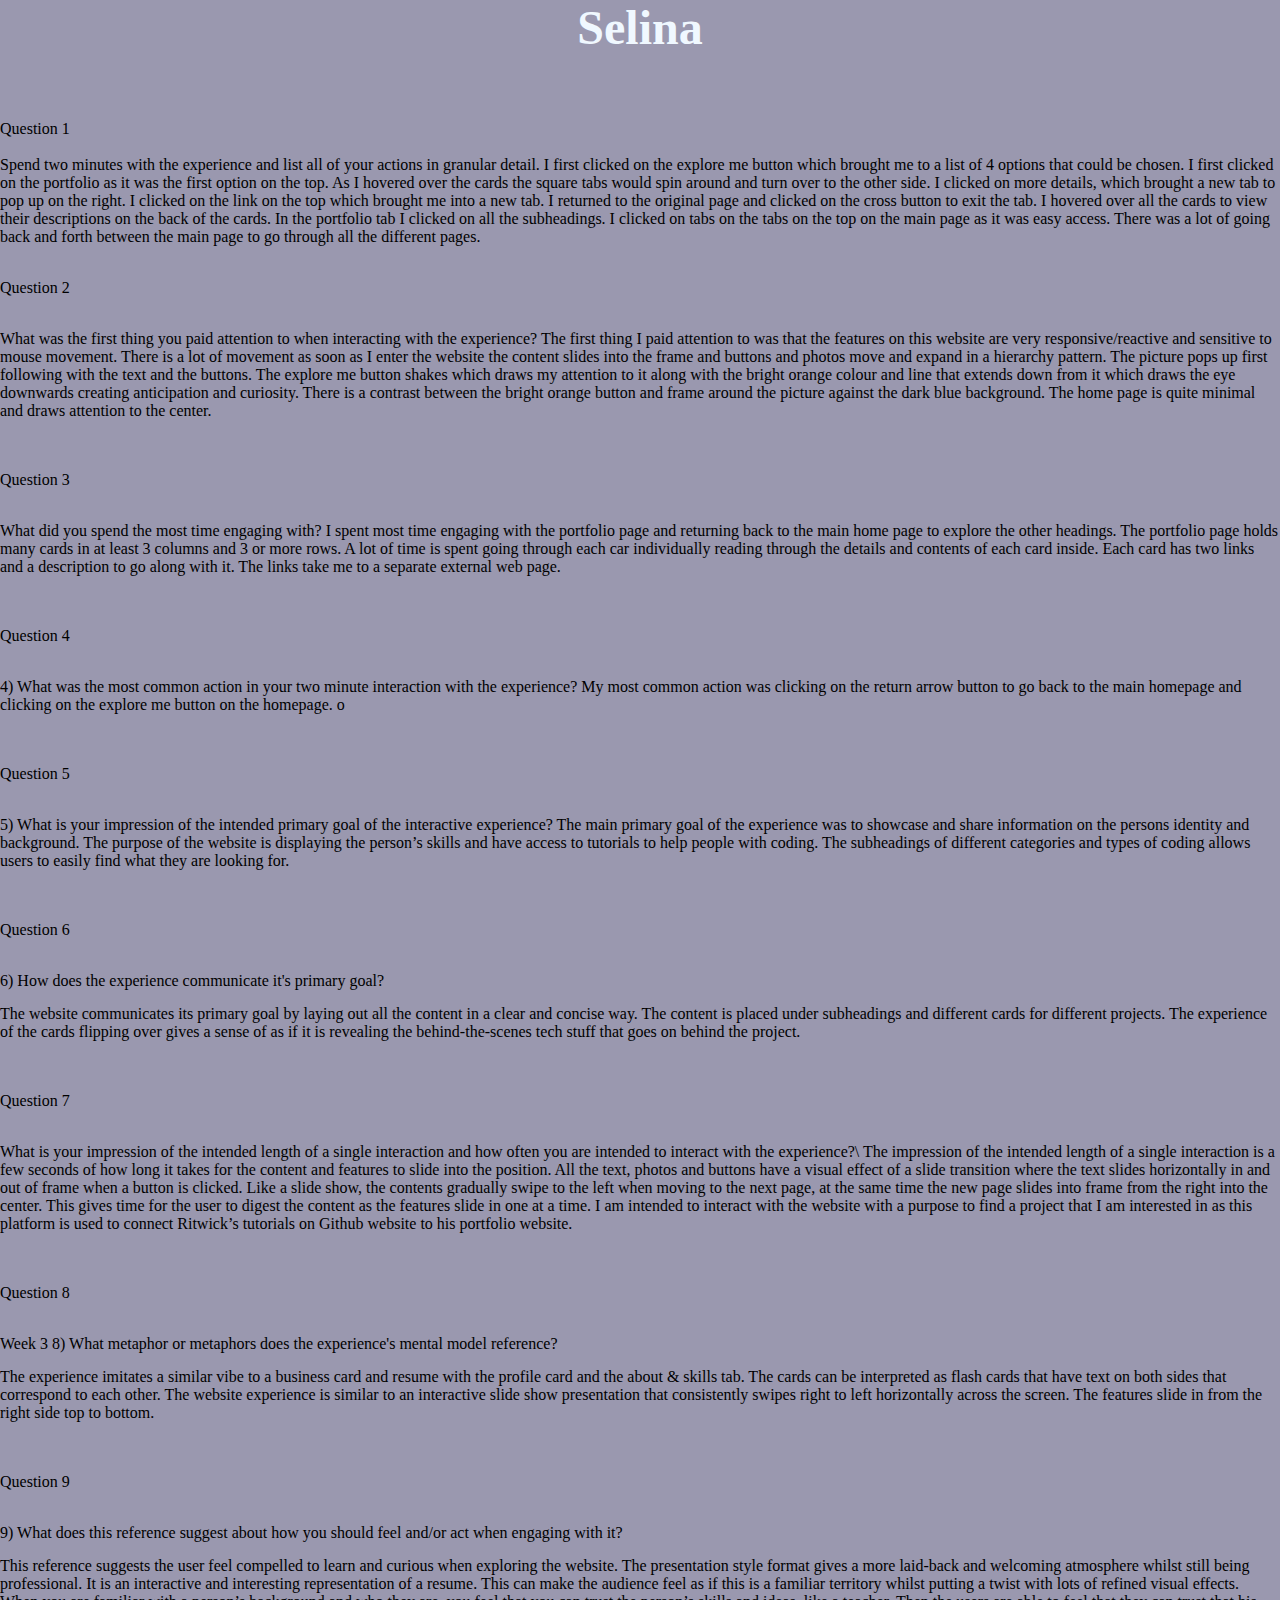
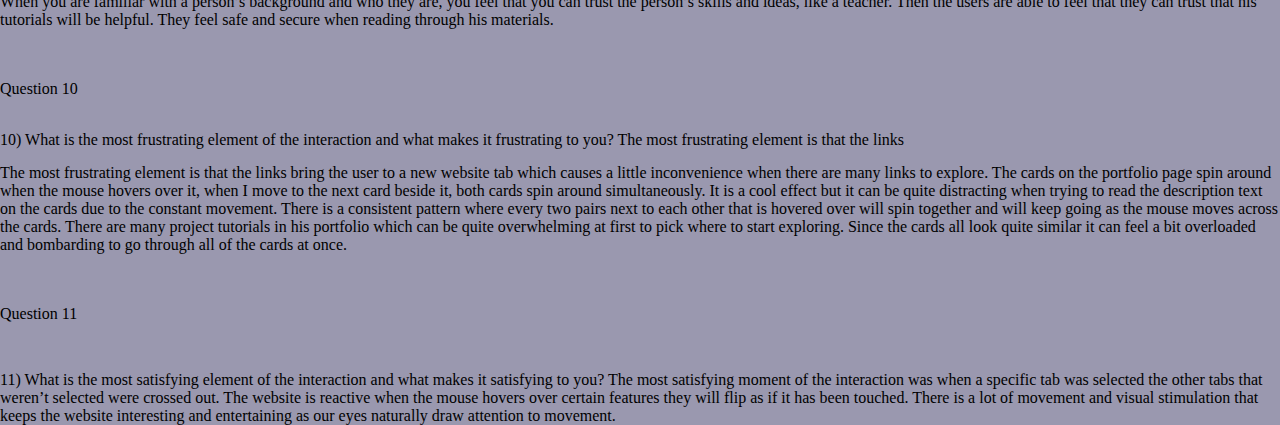
==== Assignment1/index.html @ c475c483 "Add files via upload" ====
<!DOCTYPE html>
<html lang="en">

<head>
        <meta charset='utf-8'>
        <meta http-equiv="X-UA-Compatible" content="IE=edge">
        <meta name="viewport" content="width=device-width, initial-scale=1.0">
        <title>Document</title>
        <link rel="stylesheet" href="style.css">
        <script src="script.js"></script>

</head>

<body>
    <h1> Selina </h1>

    <p>
    Question 1
    </p>
    <br>
Spend two minutes with the experience and list all of your actions in granular detail.
I first clicked on the explore me button which brought me to a list of 4 options that could be chosen. I first clicked on the portfolio as it was the first option on the top. As I hovered over the cards the square tabs would spin around and turn over to the other side. I clicked on more details, which brought a new tab to pop up on the right. I clicked on the link on the top which brought me into a new tab. I returned to the original page and clicked on the cross button to exit the tab. I hovered over all the cards to view their descriptions on the back of the cards. In the portfolio tab I clicked on all the subheadings. I clicked on tabs on the tabs on the top on the main page as it was easy access. There was a lot of going back and forth between the main page to go through all the different pages. 
<br>
<br>
<p> Question 2 </p>	
<br>
<p>
    What was the first thing you paid attention to when interacting with the experience?
    The first thing I paid attention to was that the features on this website are very responsive/reactive and sensitive to mouse movement. There is a lot of movement as soon as I enter the website the content slides into the frame and buttons and photos move and expand in a hierarchy pattern. The picture pops up first following with the text and the buttons. 
    The explore me button shakes which draws my attention to it along with the bright orange colour and line that extends down from it which draws the eye downwards creating anticipation and curiosity. 
    There is a contrast between the bright orange button and frame around the picture against the dark blue background. The home page is quite minimal and draws attention to the center. 
    
</p>
<br>
<br>
<p> Question 3 </p>	
<br>
<p>
What did you spend the most time engaging with?
I spent most time engaging with the portfolio page and returning back to the main home page to explore the other headings. The portfolio page holds many cards in at least 3 columns and 3 or more rows. A lot of time is spent going through each car individually reading through the details and contents of each card inside. Each card has two links and a description to go along with it. The links take me to a separate external web page. 
</p>

<br>
<br>
<p> Question 4 </p>	
<br>
<p>4)	What was the most common action in your two minute interaction with the experience?
    My most common action was clicking on the return arrow button to go back to the main homepage and clicking on the explore me button on the homepage.  o</p>
    <br>
<br>
<p> Question 5 </p>	
<br>
<p>5)	What is your impression of the intended primary goal of the interactive experience?
    The main primary goal of the experience was to showcase and share information on the persons identity and background. The purpose of the website is displaying the person’s skills and have access to tutorials to help people with coding. The subheadings of different categories and types of coding allows users to easily find what they are looking for. 
</p>
    <br>
<br>
<p> Question 6 </p>	
<br>
<p>6)	How does the experience communicate it's primary goal? </p>
<p>The website communicates its primary goal by laying out all the content in a clear and concise way. The content is placed under subheadings and different cards for different projects. The experience of the cards flipping over gives a sense of as if  it is revealing the behind-the-scenes tech stuff that goes on behind the project. </p>
    <br>
<br>
<p> Question 7 </p>	
<br>
<p>What is your impression of the intended length of a single interaction and how often you are intended to interact with the experience?\
    The impression of the intended length of a single interaction is a few seconds of how long it takes for the content and features to slide into the position. All the text, photos and buttons have a visual effect of a slide transition where the text slides horizontally in and out of frame when a button is clicked. Like a slide show, the contents gradually swipe to the left when moving to the next page, at the same time the new page slides into frame from the right into the center. This gives time for the user to digest the content as the features slide in one at a time. 
I am intended to interact with the website with a purpose to find a project that I am interested in as this platform is used to connect Ritwick’s tutorials on Github website to his portfolio website. 

</p>
    <br>
<br>
<p> Question 8 </p>	
<br>
<p>Week 3
    8) What metaphor or metaphors does the experience's mental model reference?</p>
    <p>The experience imitates a similar vibe to a business card and resume with the profile card and the about & skills tab. The cards can be interpreted as flash cards that have text on both sides that correspond to each other. The website experience is similar to an interactive slide show presentation that consistently swipes right to left horizontally across the screen. The features slide in from the right side top to bottom. </p>
    <br>
<br>
<p> Question 9 </p>	
<br>
<p>
    9) What does this reference suggest about how you should feel and/or act when 
    engaging with it?</p>
    <p>This reference suggests the user feel compelled to learn and curious when exploring the website. The presentation style format gives a more laid-back and welcoming atmosphere whilst still being professional. 
        It is an interactive and interesting representation of a resume. This can make the audience feel as if this is a familiar territory whilst putting a twist with lots of refined visual effects. When you are familiar with a person’s background and who they are, you feel that you can trust the person’s skills and ideas, like a teacher. Then the users are able to feel that they can trust that his tutorials will be helpful. They feel safe and secure when reading through his materials. 
        </p>
    
    

    <br>
<br>
<p> Question 10 </p>	
<br>
<p>
    10) What is the most frustrating element of the interaction and what makes it frustrating to you?
    The most frustrating element is that the links</p>

    <p>The most frustrating element is that the links bring the user to a new website tab which causes a little inconvenience when there are many links to explore. The cards on the portfolio page spin around when the mouse hovers over it, when I move to the next card beside it, both cards spin around simultaneously. It is a cool effect but it can be quite distracting when trying to read the description text on the cards due to the constant movement. There is a consistent pattern where every two pairs next to each other that is hovered over will spin together and will keep going as the mouse moves across the cards. 

        There are many project tutorials in his portfolio which can be quite overwhelming at first to pick where to start exploring. Since the cards all look quite similar it can feel a bit overloaded and bombarding to go through all of the cards at once. 
        
        </p>
  
    <br>
    <br>
    <p> Question 11 </p>	
    <br>
    <p>
  <p>11) What is the most satisfying element of the interaction and what makes it satisfying to you?
    The most satisfying moment of the interaction was when a specific tab was selected the other tabs that weren’t selected were crossed out. 
The website is reactive when the mouse hovers over certain features they will flip as if it has been touched. There is a lot of movement and visual stimulation that keeps the website interesting and entertaining as our eyes naturally draw attention to movement. 

</p>  



    
</body>
</html>
---- Assignment1/style.css ----
* {
    margin: 0;
    padding: 0;
  }
  
  @font-face {
    font-family: Garamond;
    src: url(https://www.w3schools.com/cssref/tryit.asp?filename=trycss_font_garamond);
  }
  
  body {
    background-color:#9a98af;
    font-family:"Garamond", serif;
  }
  
  nav {
    margin: auto;
  }
  
  pre {
    font-family: Garamond;
  }
  
  div,
  nav ul {
    box-shadow: 5px 5px 5px #a15a5a;
  }
  
  #navmenu {
    display: block;
    list-style-type: none;
    max-width: 67%;
    border-style: solid;
    border-color: #000000;
    border-width: 5px;
    padding: 25px;
    overflow: hidden;
    background-color: #b193a3;
    margin: 0 auto;
    margin-bottom: 25px;
  }
  
  /* the box sections */
  .sections {
    background-color:#a18896;
    max-width: 67%;
    display: block;
    border-style: solid;
    border-color: #834a4a;
    border-width: 5px;
    padding: 25px;
    padding-bottom: 50px;
    margin: 0 auto;
    margin-bottom: 50px;
    overflow: auto;
    border-radius: 10%;
  }
  
  
  p {
    font-size: 1em;
    text-align: left;
    padding-top: 15px;
  }
  
  p.highlights {
    background-color:#927083;
  }
  
  h1 {
    max-width: fit-content;
    font-size: 3em;
    margin: 0 auto;
    margin-bottom: 50px;
    color: aliceblue;
  }
  
  h2,
  h3,
  h4,
  h5,
  h6 {
    font-size: 2em;
    border-style: solid;
    border-color: #7e4a4a;
    border-width: 0 0 3px 0;
  }
  
  a {
    color: rgb(96, 83, 133);
    text-decoration: none;
  }
  
  a:hover {
    text-decoration: underline;
  }
  
  a:active {
    color: #b685a0;
  }
  
  img {
    float: right;
  }
  
  ul li {
    float: left;
  }
  
  ul li a {
    display: block;
    color: black;
    font-size: 1.5em;
    text-align: center;
    padding: 16px;
    text-decoration: none;
  }
  
  ul li a:hover {
    background-color: #a07b8f;
  }
  
  ul, ol {
    list-style-position:inside;
    padding-top: 15px;
  }
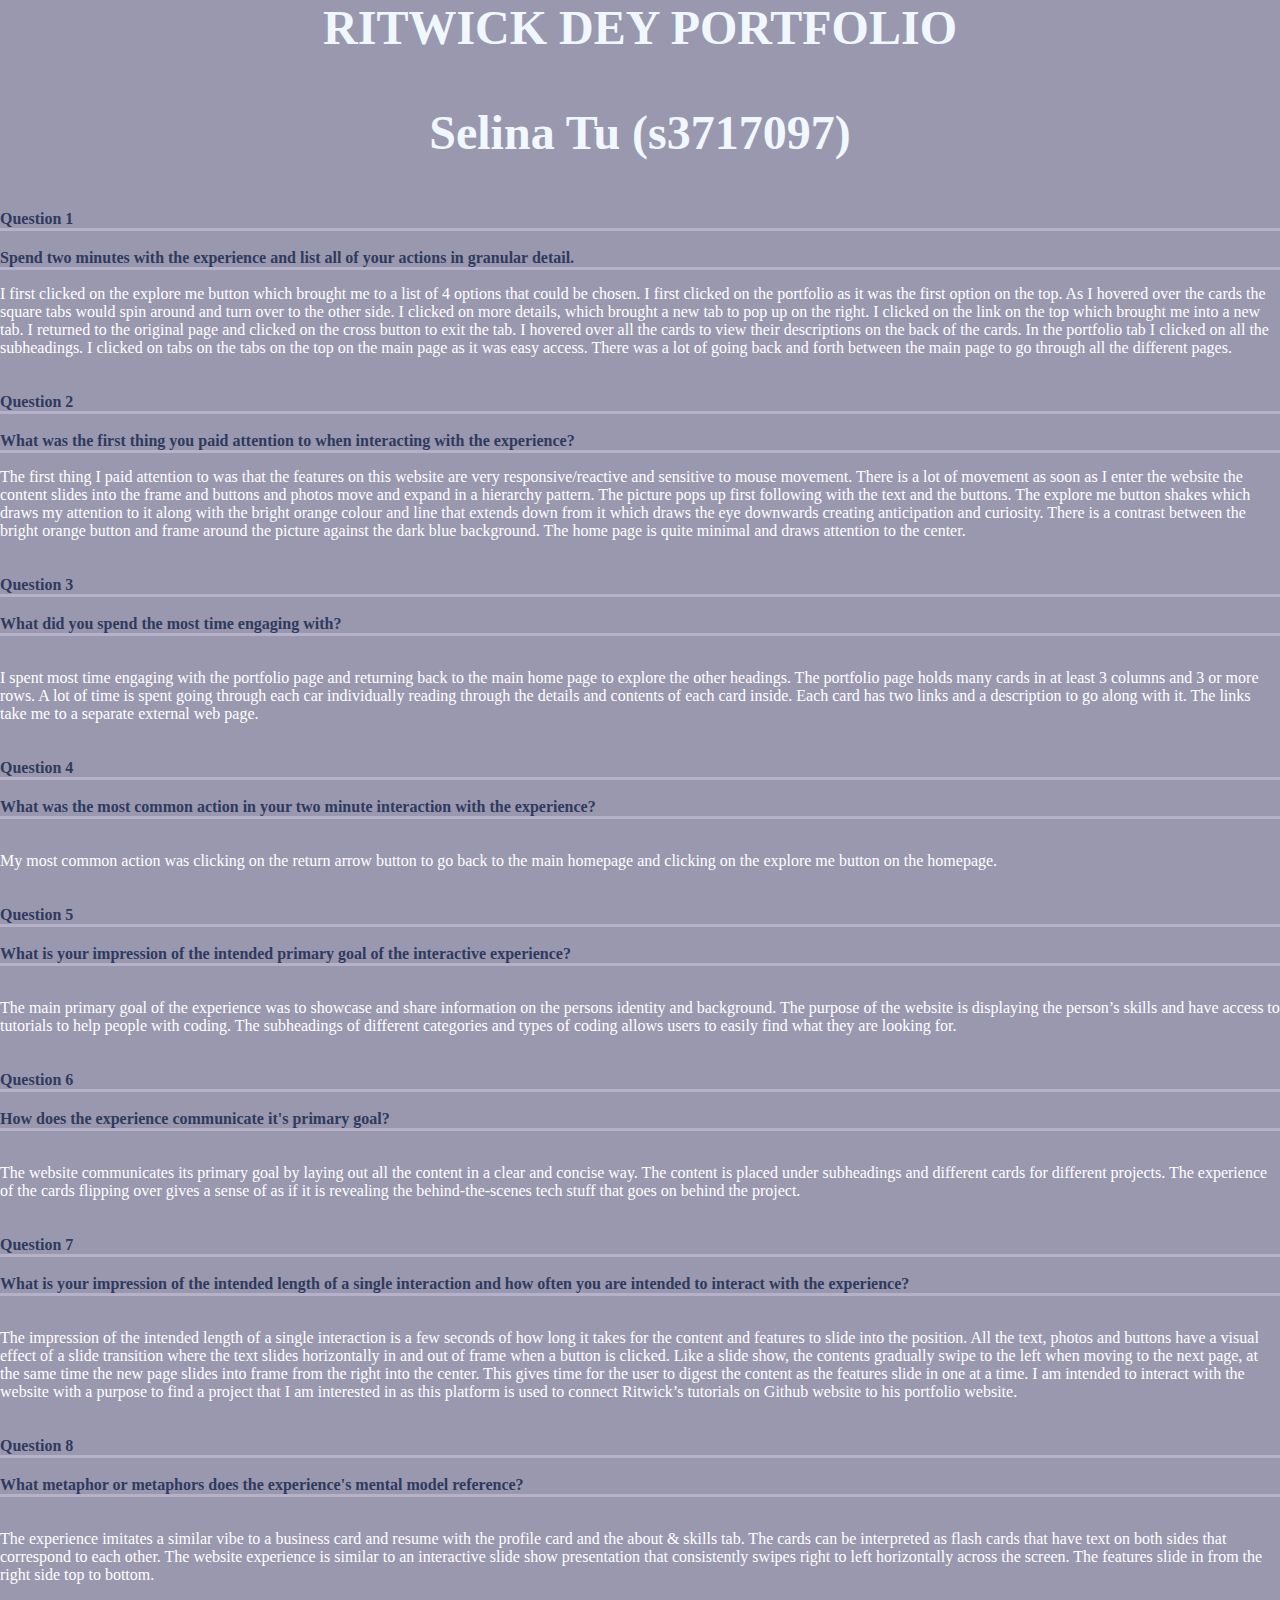
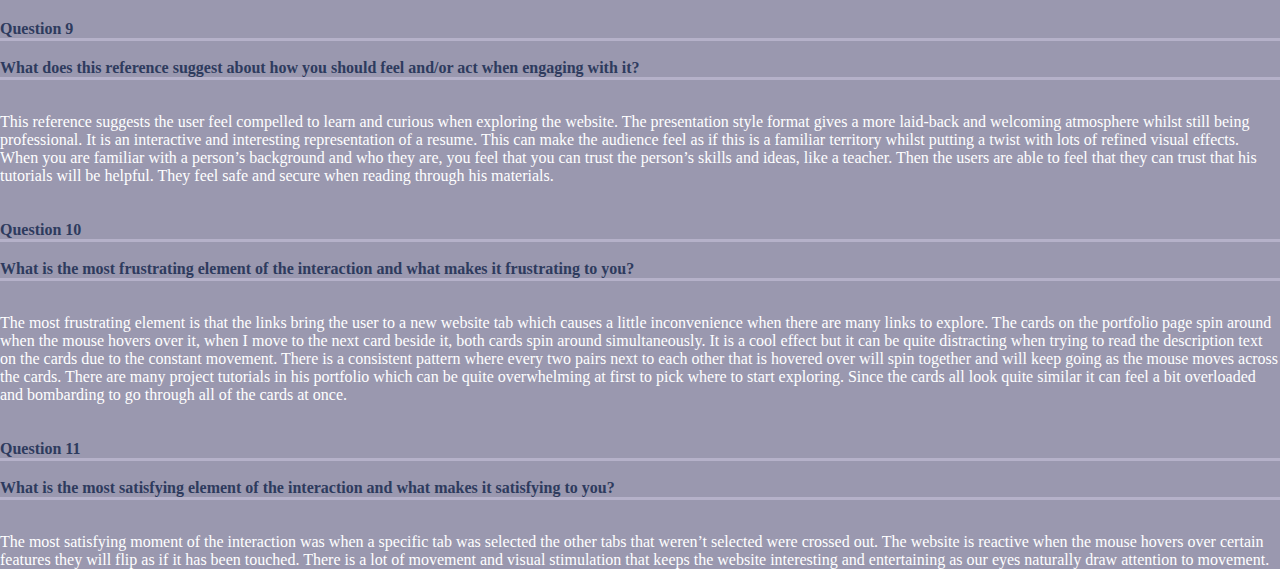
==== commit ebb793e3: "Add files via upload" ====
--- a/Assignment1/index.html
+++ b/Assignment1/index.html
@@ -12,105 +12,130 @@
 </head>
 
 <body>
-    <h1> Selina </h1>
+    <h1> RITWICK DEY PORTFOLIO </h1>
+    <h1>Selina Tu (s3717097) </h1>
+    <h2>
+    Question 1
+    </h2>
+    <br>
+    <h2>Spend two minutes with the experience and list all of your actions in granular detail.</h2>
+<p>I first clicked on the explore me button which brought me to a list of 4 options that could be chosen. I first clicked on the portfolio as it was the first option on the top. As I hovered over the cards the square tabs would spin around and turn over to the other side. I clicked on more details, which brought a new tab to pop up on the right. I clicked on the link on the top which brought me into a new tab. I returned to the original page and clicked on the cross button to exit the tab. I hovered over all the cards to view their descriptions on the back of the cards. In the portfolio tab I clicked on all the subheadings. I clicked on tabs on the tabs on the top on the main page as it was easy access. There was a lot of going back and forth between the main page to go through all the different pages. </p>
 
-    <p>
-    Question 1
-    </p>
-    <br>
-Spend two minutes with the experience and list all of your actions in granular detail.
-I first clicked on the explore me button which brought me to a list of 4 options that could be chosen. I first clicked on the portfolio as it was the first option on the top. As I hovered over the cards the square tabs would spin around and turn over to the other side. I clicked on more details, which brought a new tab to pop up on the right. I clicked on the link on the top which brought me into a new tab. I returned to the original page and clicked on the cross button to exit the tab. I hovered over all the cards to view their descriptions on the back of the cards. In the portfolio tab I clicked on all the subheadings. I clicked on tabs on the tabs on the top on the main page as it was easy access. There was a lot of going back and forth between the main page to go through all the different pages. 
 <br>
 <br>
-<p> Question 2 </p>	
-<br>
+<h2>
+Question 2
+</h2>
+    <br>
+    <h2>What was the first thing you paid attention to when interacting with the experience?</h2>
 <p>
-    What was the first thing you paid attention to when interacting with the experience?
     The first thing I paid attention to was that the features on this website are very responsive/reactive and sensitive to mouse movement. There is a lot of movement as soon as I enter the website the content slides into the frame and buttons and photos move and expand in a hierarchy pattern. The picture pops up first following with the text and the buttons. 
     The explore me button shakes which draws my attention to it along with the bright orange colour and line that extends down from it which draws the eye downwards creating anticipation and curiosity. 
-    There is a contrast between the bright orange button and frame around the picture against the dark blue background. The home page is quite minimal and draws attention to the center. 
-    
+    There is a contrast between the bright orange button and frame around the picture against the dark blue background. The home page is quite minimal and draws attention to the center.   
 </p>
 <br>
 <br>
-<p> Question 3 </p>	
+<h2>
+    Question 3
+    </h2>
+        <br>
+        <h2>What did you spend the most time engaging with?</h2>
 <br>
 <p>
-What did you spend the most time engaging with?
 I spent most time engaging with the portfolio page and returning back to the main home page to explore the other headings. The portfolio page holds many cards in at least 3 columns and 3 or more rows. A lot of time is spent going through each car individually reading through the details and contents of each card inside. Each card has two links and a description to go along with it. The links take me to a separate external web page. 
 </p>
 
 <br>
 <br>
-<p> Question 4 </p>	
+<h2>
+    Question 4
+    </h2>
+        <br>
+    <h2>What was the most common action in your two minute interaction with the experience?</h2>
 <br>
-<p>4)	What was the most common action in your two minute interaction with the experience?
-    My most common action was clicking on the return arrow button to go back to the main homepage and clicking on the explore me button on the homepage.  o</p>
+<p>
+ My most common action was clicking on the return arrow button to go back to the main homepage and clicking on the explore me button on the homepage.  
+</p>
     <br>
 <br>
-<p> Question 5 </p>	
+<h2>
+    Question 5
+    </h2>
+        <br>
+    <h2>What is your impression of the intended primary goal of the interactive experience?</h2>
 <br>
-<p>5)	What is your impression of the intended primary goal of the interactive experience?
+<p>
     The main primary goal of the experience was to showcase and share information on the persons identity and background. The purpose of the website is displaying the person’s skills and have access to tutorials to help people with coding. The subheadings of different categories and types of coding allows users to easily find what they are looking for. 
 </p>
     <br>
 <br>
-<p> Question 6 </p>	
+<h2>
+    Question 6
+    </h2>
+        <br>
+    <h2>How does the experience communicate it's primary goal?</h2>
 <br>
-<p>6)	How does the experience communicate it's primary goal? </p>
 <p>The website communicates its primary goal by laying out all the content in a clear and concise way. The content is placed under subheadings and different cards for different projects. The experience of the cards flipping over gives a sense of as if  it is revealing the behind-the-scenes tech stuff that goes on behind the project. </p>
-    <br>
 <br>
-<p> Question 7 </p>	
 <br>
-<p>What is your impression of the intended length of a single interaction and how often you are intended to interact with the experience?\
-    The impression of the intended length of a single interaction is a few seconds of how long it takes for the content and features to slide into the position. All the text, photos and buttons have a visual effect of a slide transition where the text slides horizontally in and out of frame when a button is clicked. Like a slide show, the contents gradually swipe to the left when moving to the next page, at the same time the new page slides into frame from the right into the center. This gives time for the user to digest the content as the features slide in one at a time. 
+<h2>
+    Question 7
+    </h2>
+        <br>
+    <h2>What is your impression of the intended length of a single interaction and how often you are intended to interact with the experience?</h2>
+<br>
+<p>
+The impression of the intended length of a single interaction is a few seconds of how long it takes for the content and features to slide into the position. All the text, photos and buttons have a visual effect of a slide transition where the text slides horizontally in and out of frame when a button is clicked. Like a slide show, the contents gradually swipe to the left when moving to the next page, at the same time the new page slides into frame from the right into the center. This gives time for the user to digest the content as the features slide in one at a time. 
 I am intended to interact with the website with a purpose to find a project that I am interested in as this platform is used to connect Ritwick’s tutorials on Github website to his portfolio website. 
 
 </p>
     <br>
 <br>
-<p> Question 8 </p>	
+<h2>
+    Question 8
+    </h2>
+        <br>
+    <h2>What metaphor or metaphors does the experience's mental model reference?</h2>
 <br>
-<p>Week 3
-    8) What metaphor or metaphors does the experience's mental model reference?</p>
-    <p>The experience imitates a similar vibe to a business card and resume with the profile card and the about & skills tab. The cards can be interpreted as flash cards that have text on both sides that correspond to each other. The website experience is similar to an interactive slide show presentation that consistently swipes right to left horizontally across the screen. The features slide in from the right side top to bottom. </p>
+    <p>The experience imitates a similar vibe to a business card and resume with the profile card and the about & skills tab. The cards can be interpreted as flash cards that have text on both sides that correspond to each other. The website experience is similar to an interactive slide show presentation that consistently swipes right to left horizontally across the screen. The features slide in from the right side top to bottom. 
+    </p>
     <br>
 <br>
-<p> Question 9 </p>	
+<h2>
+    Question 9
+    </h2>
+        <br>
+    <h2>What does this reference suggest about how you should feel and/or act when 
+        engaging with it?</h2>
 <br>
-<p>
-    9) What does this reference suggest about how you should feel and/or act when 
-    engaging with it?</p>
-    <p>This reference suggests the user feel compelled to learn and curious when exploring the website. The presentation style format gives a more laid-back and welcoming atmosphere whilst still being professional. 
+    <p>
+        This reference suggests the user feel compelled to learn and curious when exploring the website. The presentation style format gives a more laid-back and welcoming atmosphere whilst still being professional. 
         It is an interactive and interesting representation of a resume. This can make the audience feel as if this is a familiar territory whilst putting a twist with lots of refined visual effects. When you are familiar with a person’s background and who they are, you feel that you can trust the person’s skills and ideas, like a teacher. Then the users are able to feel that they can trust that his tutorials will be helpful. They feel safe and secure when reading through his materials. 
         </p>
     
-    
-
     <br>
 <br>
-<p> Question 10 </p>	
+<h2>
+    Question 10
+    </h2>
+        <br>
+    <h2>What is the most frustrating element of the interaction and what makes it frustrating to you?</h2>	
 <br>
-<p>
-    10) What is the most frustrating element of the interaction and what makes it frustrating to you?
-    The most frustrating element is that the links</p>
-
     <p>The most frustrating element is that the links bring the user to a new website tab which causes a little inconvenience when there are many links to explore. The cards on the portfolio page spin around when the mouse hovers over it, when I move to the next card beside it, both cards spin around simultaneously. It is a cool effect but it can be quite distracting when trying to read the description text on the cards due to the constant movement. There is a consistent pattern where every two pairs next to each other that is hovered over will spin together and will keep going as the mouse moves across the cards. 
-
-        There are many project tutorials in his portfolio which can be quite overwhelming at first to pick where to start exploring. Since the cards all look quite similar it can feel a bit overloaded and bombarding to go through all of the cards at once. 
-        
+There are many project tutorials in his portfolio which can be quite overwhelming at first to pick where to start exploring. Since the cards all look quite similar it can feel a bit overloaded and bombarding to go through all of the cards at once. 
         </p>
   
     <br>
     <br>
-    <p> Question 11 </p>	
+    <h2>
+        Question 11
+        </h2>
+            <br>
+        <h2>What is the most satisfying element of the interaction and what makes it satisfying to you?</h2>	
     <br>
-    <p>
-  <p>11) What is the most satisfying element of the interaction and what makes it satisfying to you?
+  <p>
     The most satisfying moment of the interaction was when a specific tab was selected the other tabs that weren’t selected were crossed out. 
 The website is reactive when the mouse hovers over certain features they will flip as if it has been touched. There is a lot of movement and visual stimulation that keeps the website interesting and entertaining as our eyes naturally draw attention to movement. 
-
 </p>  
 
 
--- a/Assignment1/style.css
+++ b/Assignment1/style.css
@@ -61,6 +61,7 @@
     font-size: 1em;
     text-align: left;
     padding-top: 15px;
+    color: rgb(255, 255, 255);
   }
   
   p.highlights {
@@ -80,10 +81,11 @@
   h4,
   h5,
   h6 {
-    font-size: 2em;
+    font-size: 1em;
     border-style: solid;
-    border-color: #7e4a4a;
+    border-color: #b5b1c9;
     border-width: 0 0 3px 0;
+    color: rgb(46, 59, 94);
   }
   
   a {
@@ -109,7 +111,7 @@
   
   ul li a {
     display: block;
-    color: black;
+    color: rgb(255, 255, 255);
     font-size: 1.5em;
     text-align: center;
     padding: 16px;
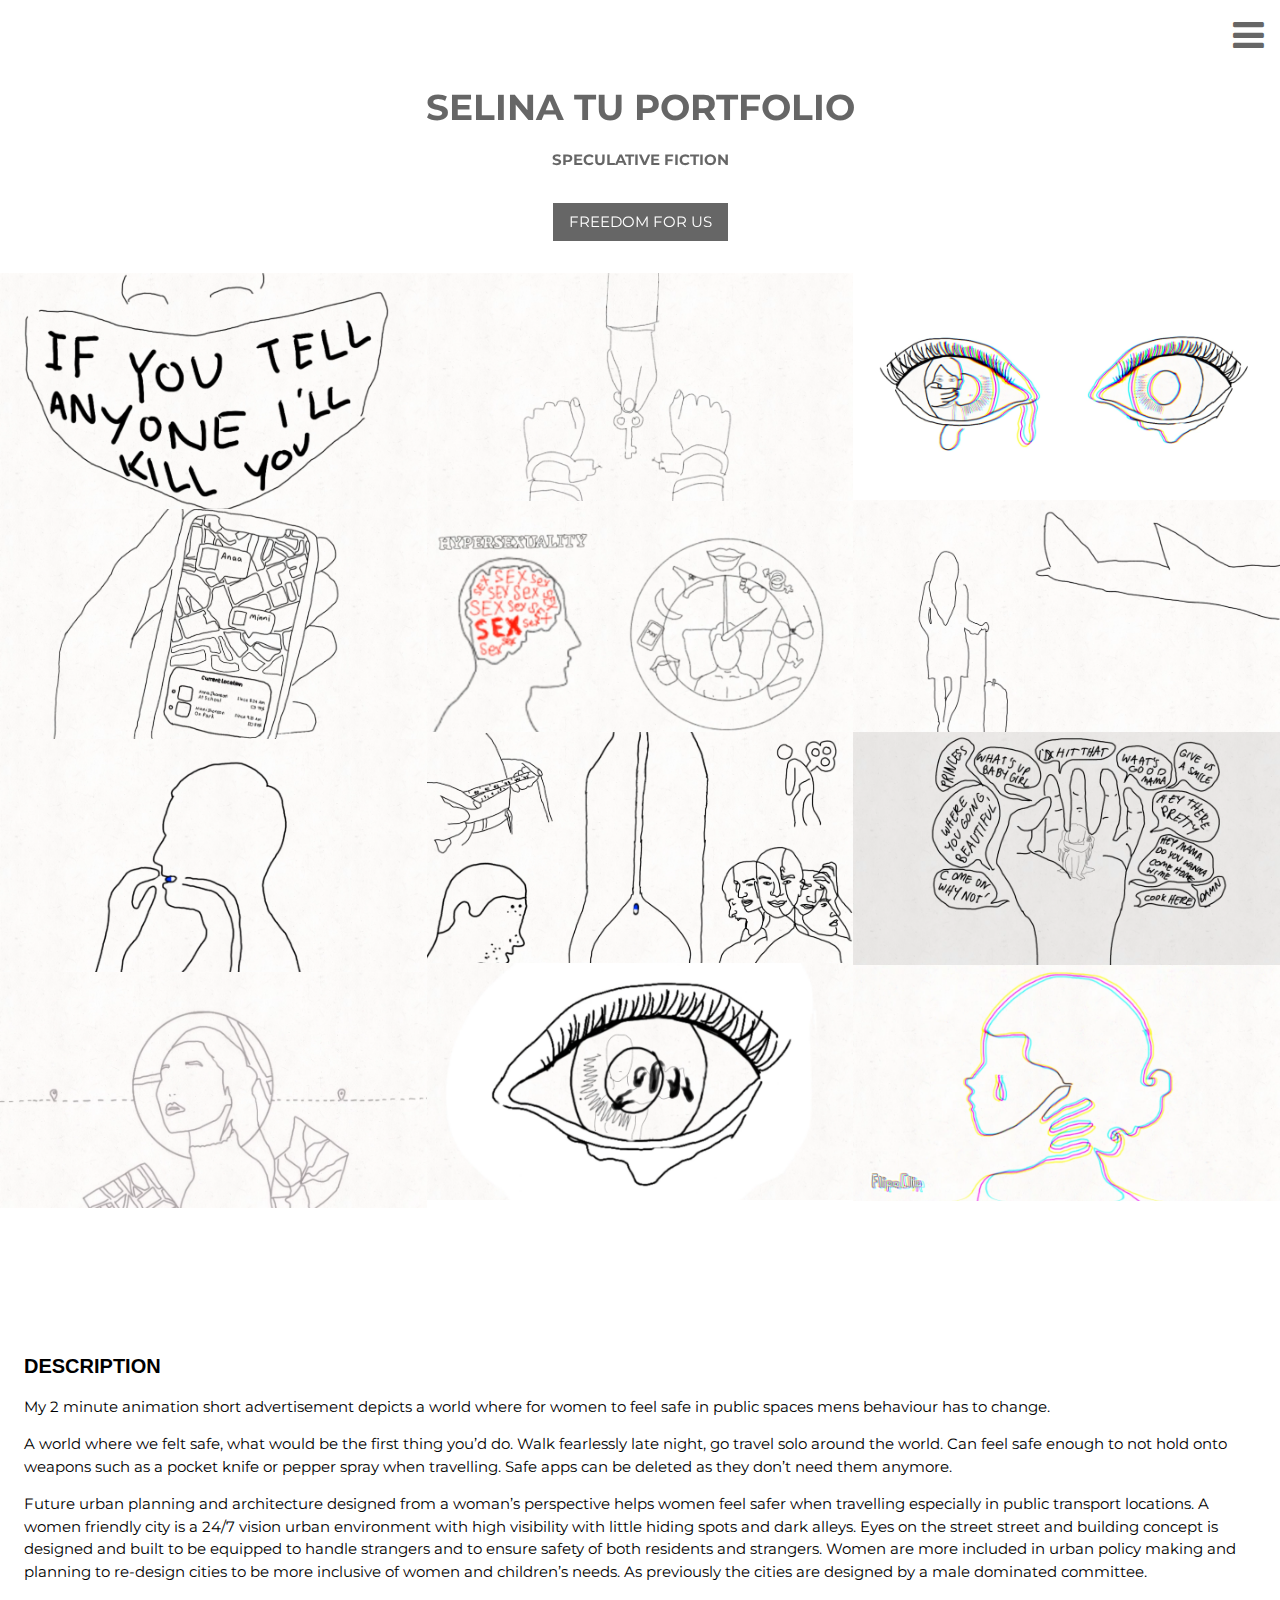
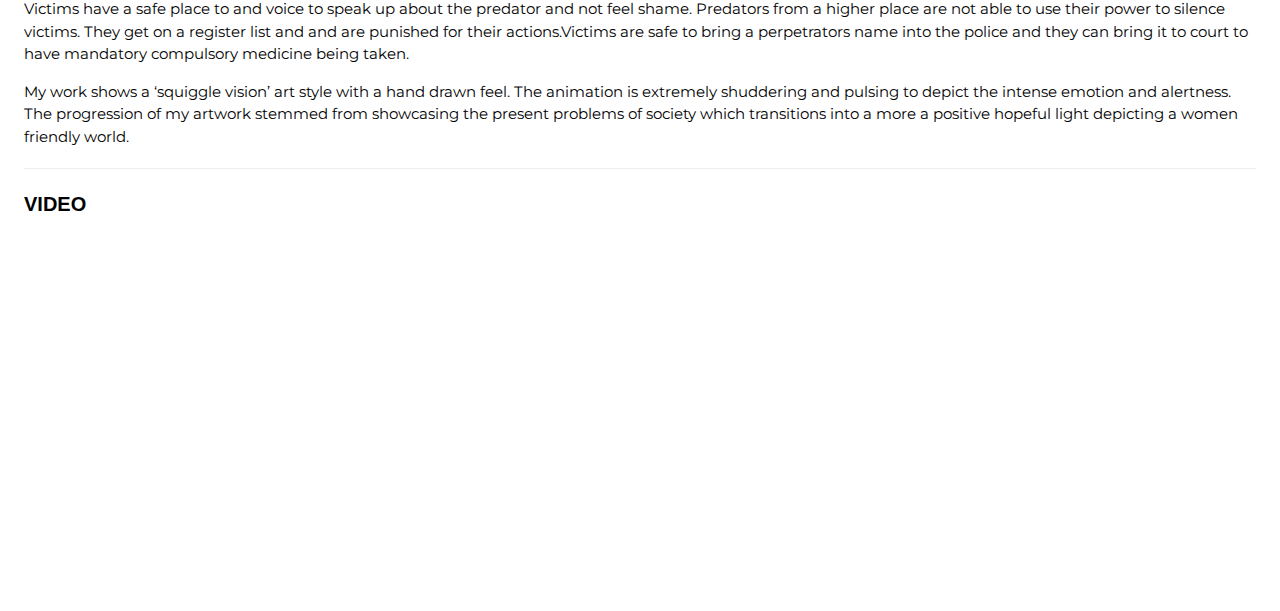
==== commit 34e3ff78: "Add files via upload" ====
--- a/Assignment1/index.html
+++ b/Assignment1/index.html
@@ -1,145 +1,129 @@
 <!DOCTYPE html>
-<html lang="en">
+<html>
+<head>
+<title>Selina's Portfolio</title>
+<meta charset="UTF-8">
+<meta name="viewport" content="width=device-width, initial-scale=1">
+<link rel="stylesheet" href="https://www.w3schools.com/w3css/4/w3.css">
+<link rel="stylesheet" href="https://fonts.googleapis.com/css?family=Montserrat">
+<link rel="stylesheet" href="https://cdnjs.cloudflare.com/ajax/libs/font-awesome/4.7.0/css/font-awesome.min.css">
+<style>
+body,h1 {font-family: "Montserrat", sans-serif}
+img {margin-bottom: -7px}
+.w3-row-padding img {margin-bottom: 12px}
+</style>
+</head>
+<body>
 
-<head>
-        <meta charset='utf-8'>
-        <meta http-equiv="X-UA-Compatible" content="IE=edge">
-        <meta name="viewport" content="width=device-width, initial-scale=1.0">
-        <title>Document</title>
-        <link rel="stylesheet" href="style.css">
-        <script src="script.js"></script>
 
-</head>
+<!-- !PAGE CONTENT! -->
+<div class="w3-content" style="max-width:1500px">
 
-<body>
-    <h1> RITWICK DEY PORTFOLIO </h1>
-    <h1>Selina Tu (s3717097) </h1>
-    <h2>
-    Question 1
-    </h2>
-    <br>
-    <h2>Spend two minutes with the experience and list all of your actions in granular detail.</h2>
-<p>I first clicked on the explore me button which brought me to a list of 4 options that could be chosen. I first clicked on the portfolio as it was the first option on the top. As I hovered over the cards the square tabs would spin around and turn over to the other side. I clicked on more details, which brought a new tab to pop up on the right. I clicked on the link on the top which brought me into a new tab. I returned to the original page and clicked on the cross button to exit the tab. I hovered over all the cards to view their descriptions on the back of the cards. In the portfolio tab I clicked on all the subheadings. I clicked on tabs on the tabs on the top on the main page as it was easy access. There was a lot of going back and forth between the main page to go through all the different pages. </p>
+<!-- Header -->
+<div class="w3-opacity">
+<span class="w3-button w3-xxlarge w3-white w3-right" onclick="w3_open()"><i class="fa fa-bars"></i></span> 
+<div class="w3-clear"></div>
+<header class="w3-center w3-margin-bottom">
+  <h1><b>SELINA TU PORTFOLIO</b></h1>
+  <p><b>SPECULATIVE FICTION</b></p>
+  <p class="w3-padding-16"><button class="w3-button w3-black" onclick="myFunction()">FREEDOM FOR US</button></p>
+</header>
+</div>
+
+<!-- Photo Grid -->
+<div class="w3-row" id="myGrid" style="margin-bottom:128px">
+  <div class="w3-third">
+    <img src="img/kill.png" style="width:100%">
+    <img src="img/phone.png" style="width:100%">
+    <img src="img/swallow.png" style="width:100%">
+    <img src="img/single.png" style="width:100%">
+    
+  </div>
+
+  <div class="w3-third">
+    <img src="img/handcuff.png" style="width:100%">
+    <img src="img/sexual.png" style="width:100%">
+    <img src="img/symptoms.png" style="width:100%">
+    <img src="img/Screenshot (119).png" style="width:100%">
+    
+  </div>
+
+  <div class="w3-third">
+    <img src="img/eyes.png" style="width:100%">
+    <img src="img/fly.png" style="width:100%">
+    <img src="img/hand.png" style="width:100%">
+    <img src="img/Screenshot (121).png" style="width:100%">
+    
+  </div>
+</div>
+
+<!-- End Page Content -->
+</div>
+
+<div class="w3-container w3-padding-large" style="margin-bottom:32px">
+  <h4><b> DESCRIPTION </b></h4>
+  <p>My 2 minute animation short advertisement depicts a world where for women to feel safe in public spaces mens behaviour has to change.
+    
+    <P></P>
+    A world where we felt safe, what would be the first thing you’d do. Walk fearlessly late night, go travel solo around the world. Can feel safe enough to not hold onto weapons such as a pocket knife or pepper spray when travelling. Safe apps can be deleted as they don’t need them anymore. 
+
+      <P></P>
+
+    Future urban planning and architecture designed from a woman’s perspective helps women feel safer when travelling especially in public transport locations. A women friendly city is a 24/7 vision urban environment with high visibility with little hiding spots and dark alleys. Eyes on the street street and building concept is designed and built to be equipped to handle strangers and to ensure safety of both residents and strangers. 
+    
+    
+    
+    Women are more included in urban policy making and planning to re-design cities to be more inclusive of women and children’s needs.  As previously the cities are designed by a male dominated committee.
+    
+    </p>
+    
+    Victims have a safe place to and voice to speak up about the predator and not feel shame. 
+    
+    Predators from a higher place are not able to use their power to silence victims. They get on a register list and and are punished for their actions.Victims are safe to bring a perpetrators name into the police and they can bring it to court to have mandatory compulsory medicine being taken. 
+    
+    
+    
+    <P> </P>My work shows a ‘squiggle vision’ art style with a hand drawn feel. The animation is extremely shuddering and pulsing to depict the intense emotion and alertness. 
+    
+    The progression of my artwork stemmed from showcasing the present problems of society which transitions into a more a positive hopeful light depicting a women friendly world. </p>
+  <hr>
+  
+ 
+<script>
+// Toggle grid padding
+function myFunction() {
+  var x = document.getElementById("myGrid");
+  if (x.className === "w3-row") {
+    x.className = "w3-row-padding";
+  } else { 
+    x.className = x.className.replace("w3-row-padding", "w3-row");
+  }
+}
+
+// Open and close sidebar
+function w3_open() {
+  document.getElementById("mySidebar").style.width = "100%";
+  document.getElementById("mySidebar").style.display = "block";
+}
+
+function w3_close() {
+  document.getElementById("mySidebar").style.display = "none";
+}
+</script>
+
+<h4><b> VIDEO </b></h4>
 
 <br>
-<br>
-<h2>
-Question 2
-</h2>
-    <br>
-    <h2>What was the first thing you paid attention to when interacting with the experience?</h2>
-<p>
-    The first thing I paid attention to was that the features on this website are very responsive/reactive and sensitive to mouse movement. There is a lot of movement as soon as I enter the website the content slides into the frame and buttons and photos move and expand in a hierarchy pattern. The picture pops up first following with the text and the buttons. 
-    The explore me button shakes which draws my attention to it along with the bright orange colour and line that extends down from it which draws the eye downwards creating anticipation and curiosity. 
-    There is a contrast between the bright orange button and frame around the picture against the dark blue background. The home page is quite minimal and draws attention to the center.   
-</p>
-<br>
-<br>
-<h2>
-    Question 3
-    </h2>
-        <br>
-        <h2>What did you spend the most time engaging with?</h2>
-<br>
-<p>
-I spent most time engaging with the portfolio page and returning back to the main home page to explore the other headings. The portfolio page holds many cards in at least 3 columns and 3 or more rows. A lot of time is spent going through each car individually reading through the details and contents of each card inside. Each card has two links and a description to go along with it. The links take me to a separate external web page. 
-</p>
 
-<br>
-<br>
-<h2>
-    Question 4
-    </h2>
-        <br>
-    <h2>What was the most common action in your two minute interaction with the experience?</h2>
-<br>
-<p>
- My most common action was clicking on the return arrow button to go back to the main homepage and clicking on the explore me button on the homepage.  
-</p>
-    <br>
-<br>
-<h2>
-    Question 5
-    </h2>
-        <br>
-    <h2>What is your impression of the intended primary goal of the interactive experience?</h2>
-<br>
-<p>
-    The main primary goal of the experience was to showcase and share information on the persons identity and background. The purpose of the website is displaying the person’s skills and have access to tutorials to help people with coding. The subheadings of different categories and types of coding allows users to easily find what they are looking for. 
-</p>
-    <br>
-<br>
-<h2>
-    Question 6
-    </h2>
-        <br>
-    <h2>How does the experience communicate it's primary goal?</h2>
-<br>
-<p>The website communicates its primary goal by laying out all the content in a clear and concise way. The content is placed under subheadings and different cards for different projects. The experience of the cards flipping over gives a sense of as if  it is revealing the behind-the-scenes tech stuff that goes on behind the project. </p>
-<br>
-<br>
-<h2>
-    Question 7
-    </h2>
-        <br>
-    <h2>What is your impression of the intended length of a single interaction and how often you are intended to interact with the experience?</h2>
-<br>
-<p>
-The impression of the intended length of a single interaction is a few seconds of how long it takes for the content and features to slide into the position. All the text, photos and buttons have a visual effect of a slide transition where the text slides horizontally in and out of frame when a button is clicked. Like a slide show, the contents gradually swipe to the left when moving to the next page, at the same time the new page slides into frame from the right into the center. This gives time for the user to digest the content as the features slide in one at a time. 
-I am intended to interact with the website with a purpose to find a project that I am interested in as this platform is used to connect Ritwick’s tutorials on Github website to his portfolio website. 
+<style>
+    iframe {
+    display: block;
+    margin-left: auto;
+    margin-right: auto;
+    }
+    </style>
 
-</p>
-    <br>
-<br>
-<h2>
-    Question 8
-    </h2>
-        <br>
-    <h2>What metaphor or metaphors does the experience's mental model reference?</h2>
-<br>
-    <p>The experience imitates a similar vibe to a business card and resume with the profile card and the about & skills tab. The cards can be interpreted as flash cards that have text on both sides that correspond to each other. The website experience is similar to an interactive slide show presentation that consistently swipes right to left horizontally across the screen. The features slide in from the right side top to bottom. 
-    </p>
-    <br>
-<br>
-<h2>
-    Question 9
-    </h2>
-        <br>
-    <h2>What does this reference suggest about how you should feel and/or act when 
-        engaging with it?</h2>
-<br>
-    <p>
-        This reference suggests the user feel compelled to learn and curious when exploring the website. The presentation style format gives a more laid-back and welcoming atmosphere whilst still being professional. 
-        It is an interactive and interesting representation of a resume. This can make the audience feel as if this is a familiar territory whilst putting a twist with lots of refined visual effects. When you are familiar with a person’s background and who they are, you feel that you can trust the person’s skills and ideas, like a teacher. Then the users are able to feel that they can trust that his tutorials will be helpful. They feel safe and secure when reading through his materials. 
-        </p>
-    
-    <br>
-<br>
-<h2>
-    Question 10
-    </h2>
-        <br>
-    <h2>What is the most frustrating element of the interaction and what makes it frustrating to you?</h2>	
-<br>
-    <p>The most frustrating element is that the links bring the user to a new website tab which causes a little inconvenience when there are many links to explore. The cards on the portfolio page spin around when the mouse hovers over it, when I move to the next card beside it, both cards spin around simultaneously. It is a cool effect but it can be quite distracting when trying to read the description text on the cards due to the constant movement. There is a consistent pattern where every two pairs next to each other that is hovered over will spin together and will keep going as the mouse moves across the cards. 
-There are many project tutorials in his portfolio which can be quite overwhelming at first to pick where to start exploring. Since the cards all look quite similar it can feel a bit overloaded and bombarding to go through all of the cards at once. 
-        </p>
-  
-    <br>
-    <br>
-    <h2>
-        Question 11
-        </h2>
-            <br>
-        <h2>What is the most satisfying element of the interaction and what makes it satisfying to you?</h2>	
-    <br>
-  <p>
-    The most satisfying moment of the interaction was when a specific tab was selected the other tabs that weren’t selected were crossed out. 
-The website is reactive when the mouse hovers over certain features they will flip as if it has been touched. There is a lot of movement and visual stimulation that keeps the website interesting and entertaining as our eyes naturally draw attention to movement. 
-</p>  
+<iframe width="560" height="315" src="https://www.youtube.com/embed/OeLUXKj4FRk" title="YouTube video player" frameborder="0" allow="accelerometer; autoplay; clipboard-write; encrypted-media; gyroscope; picture-in-picture" allowfullscreen></iframe>
 
-
-
-    
 </body>
-</html>+</html>
